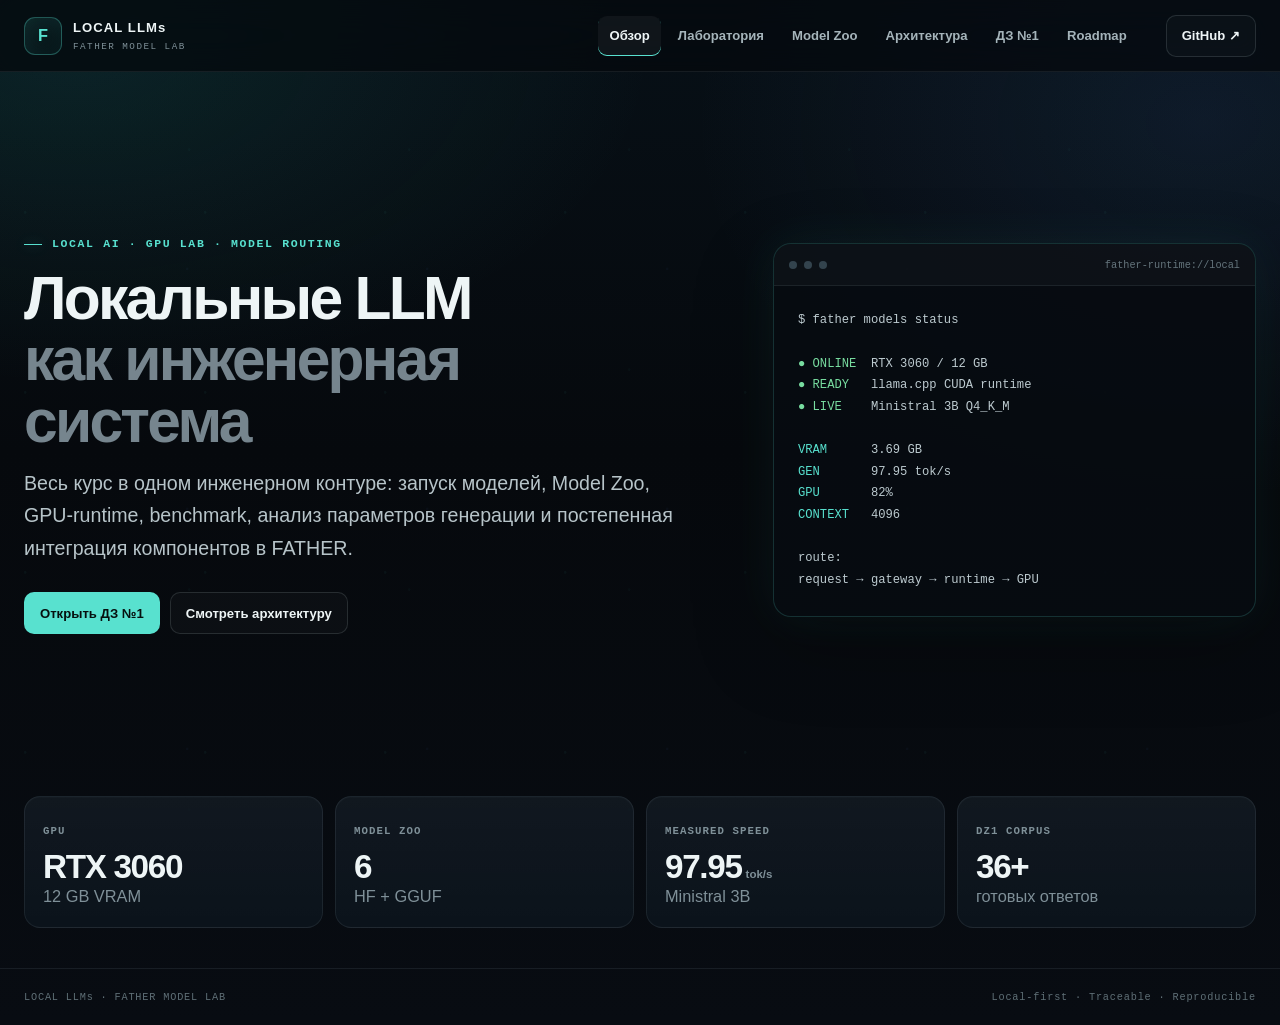
==== site/index.html @ 784f7190 "feat(site): add course portal overview" ====
<!doctype html>
<html lang="ru" data-page="home">
<head>
  <meta charset="utf-8">
  <meta name="viewport" content="width=device-width,initial-scale=1">
  <meta name="theme-color" content="#06090d">
  <meta name="description" content="Local LLMs · FATHER Model Lab">
  <title>Обзор · Local LLMs</title>
  <link rel="stylesheet" href="./assets/css/tokens.css">
  <link rel="stylesheet" href="./assets/css/base.css">
  <link rel="stylesheet" href="./assets/css/components.css">
  <link rel="stylesheet" href="./assets/css/pages.css">
</head>
<body>
<header class="site-header">
  <div class="shell header-inner">
    <a class="brand" href="./index.html" aria-label="Local LLMs home">
      <span class="brand-mark">F</span>
      <span>
        <strong>LOCAL LLMs</strong>
        <small>FATHER MODEL LAB</small>
      </span>
    </a>
    <nav class="nav" aria-label="Основная навигация">
      <a data-nav="home" href="./index.html">Обзор</a>
      <a data-nav="lab" href="./lab.html">Лаборатория</a>
      <a data-nav="models" href="./models.html">Model Zoo</a>
      <a data-nav="architecture" href="./architecture.html">Архитектура</a>
      <a data-nav="dz1" href="./dz1.html">ДЗ №1</a>
      <a data-nav="roadmap" href="./roadmap.html">Roadmap</a>
    </nav>
    <a class="button header-github" href="https://github.com/VictorKVS/Local-LLMs" target="_blank" rel="noreferrer">GitHub ↗</a>
  </div>
</header>
<main>
  <section class="shell hero">
    <div>
      <div class="eyebrow">Local AI · GPU Lab · Model Routing</div>
      <h1>Локальные LLM<br><span>как инженерная система</span></h1>
      <p class="lead">Весь курс в одном инженерном контуре: запуск моделей, Model Zoo, GPU-runtime, benchmark, анализ параметров генерации и постепенная интеграция компонентов в FATHER.</p>
      <div class="button-row" style="margin-top:28px">
        <a class="button button-primary" href="./dz1.html">Открыть ДЗ №1</a>
        <a class="button" href="./architecture.html">Смотреть архитектуру</a>
      </div>
    </div>

    <div class="hero-console" aria-label="Runtime telemetry preview">
      <div class="console-bar">
        <span class="console-dot"></span><span class="console-dot"></span><span class="console-dot"></span>
        <span class="console-title">father-runtime://local</span>
      </div>
      <pre>$ father models status

<span class="ok">● ONLINE</span>  RTX 3060 / 12 GB
<span class="ok">● READY</span>   llama.cpp CUDA runtime
<span class="ok">● LIVE</span>    Ministral 3B Q4_K_M

<span class="key">VRAM</span>      3.69 GB
<span class="key">GEN</span>       97.95 tok/s
<span class="key">GPU</span>       82%
<span class="key">CONTEXT</span>   4096

route:
request → gateway → runtime → GPU</pre>
    </div>
  </section>

  <section class="shell home-metrics" aria-label="Ключевые показатели">
    <article class="card"><span class="label">GPU</span><strong class="metric-value">RTX 3060</strong><span class="muted">12 GB VRAM</span></article>
    <article class="card"><span class="label">Model Zoo</span><strong class="metric-value">6</strong><span class="muted">HF + GGUF</span></article>
    <article class="card"><span class="label">Measured speed</span><strong class="metric-value">97.95<span class="metric-unit">tok/s</span></strong><span class="muted">Ministral 3B</span></article>
    <article class="card"><span class="label">DZ1 corpus</span><strong class="metric-value">36+</strong><span class="muted">готовых ответов</span></article>
  </section>
</main>
<footer class="site-footer">
  <div class="shell footer-inner">
    <span>LOCAL LLMs · FATHER MODEL LAB</span>
    <span>Local-first · Traceable · Reproducible</span>
  </div>
</footer>
<script src="./assets/js/app.js"></script>
</body>
</html>
---- site/assets/css/tokens.css ----
:root {
  color-scheme: dark;

  --bg-0: #06090d;
  --bg-1: #091018;
  --bg-2: #0d151e;
  --surface-1: rgba(13, 21, 30, 0.82);
  --surface-2: rgba(17, 27, 38, 0.88);
  --surface-3: rgba(24, 36, 49, 0.76);

  --text-1: #eef5f6;
  --text-2: #b7c4c9;
  --text-3: #7f9098;

  --mint: #58e1cf;
  --mint-strong: #31cdb8;
  --blue: #72a8ff;
  --green: #78dda0;
  --amber: #f1c66f;
  --red: #ff7e8f;

  --line-soft: rgba(219, 242, 245, 0.08);
  --line: rgba(219, 242, 245, 0.13);
  --line-mint: rgba(88, 225, 207, 0.32);

  --shadow-lg: 0 28px 80px rgba(0, 0, 0, 0.28);
  --shadow-mint: 0 0 50px rgba(88, 225, 207, 0.08);

  --radius-sm: 10px;
  --radius-md: 16px;
  --radius-lg: 24px;

  --space-1: 4px;
  --space-2: 8px;
  --space-3: 12px;
  --space-4: 16px;
  --space-5: 24px;
  --space-6: 32px;
  --space-7: 40px;
  --space-8: 48px;
  --space-9: 64px;
  --space-10: 80px;

  --container: 1240px;
  --header-h: 72px;

  --font-ui: Inter, ui-sans-serif, -apple-system, BlinkMacSystemFont, "Segoe UI", sans-serif;
  --font-mono: "Cascadia Code", "JetBrains Mono", "SFMono-Regular", Consolas, monospace;

  --step--1: clamp(0.76rem, 0.74rem + 0.08vw, 0.82rem);
  --step-0: clamp(0.94rem, 0.91rem + 0.14vw, 1.04rem);
  --step-1: clamp(1.08rem, 1.02rem + 0.26vw, 1.24rem);
  --step-2: clamp(1.28rem, 1.18rem + 0.46vw, 1.56rem);
  --step-3: clamp(1.62rem, 1.44rem + 0.82vw, 2.08rem);
  --step-4: clamp(2.08rem, 1.80rem + 1.25vw, 2.82rem);
  --step-5: clamp(2.70rem, 2.28rem + 1.88vw, 3.90rem);
}
---- site/assets/css/base.css ----
*,
*::before,
*::after { box-sizing: border-box; }

html {
  min-width: 320px;
  background: var(--bg-0);
  scroll-behavior: smooth;
}

body {
  margin: 0;
  min-height: 100vh;
  color: var(--text-1);
  font-family: var(--font-ui);
  font-size: var(--step-0);
  line-height: 1.62;
  text-rendering: optimizeLegibility;
  background:
    radial-gradient(900px 520px at 6% 5%, rgba(44, 181, 164, 0.12), transparent 64%),
    radial-gradient(760px 560px at 94% 12%, rgba(71, 118, 191, 0.12), transparent 67%),
    linear-gradient(180deg, #071017 0%, var(--bg-0) 44%, #080c12 100%);
  overflow-x: hidden;
}

body::before {
  content: "";
  position: fixed;
  inset: 0;
  pointer-events: none;
  opacity: 0.28;
  background-image:
    linear-gradient(rgba(255,255,255,0.018) 1px, transparent 1px),
    linear-gradient(90deg, rgba(255,255,255,0.018) 1px, transparent 1px);
  background-size: 40px 40px;
  mask-image: linear-gradient(to bottom, black, transparent 85%);
}

body::after {
  content: "";
  position: fixed;
  inset: 0;
  pointer-events: none;
  background:
    radial-gradient(circle at 14% 18%, rgba(88,225,207,0.10) 0 1px, transparent 1.8px),
    radial-gradient(circle at 78% 12%, rgba(114,168,255,0.08) 0 1px, transparent 1.8px),
    radial-gradient(circle at 86% 68%, rgba(88,225,207,0.07) 0 1px, transparent 1.8px);
  background-size: 180px 180px, 240px 240px, 220px 220px;
  opacity: .45;
}

a { color: inherit; text-decoration: none; }
button, input, textarea, select { font: inherit; }

img, svg { display: block; max-width: 100%; }

::selection {
  color: #06100f;
  background: var(--mint);
}

:focus-visible {
  outline: 2px solid var(--mint);
  outline-offset: 3px;
  border-radius: 6px;
}

.shell {
  width: min(var(--container), calc(100% - 48px));
  margin-inline: auto;
  position: relative;
  z-index: 1;
}

main {
  position: relative;
  z-index: 1;
}

.page {
  min-height: calc(100svh - var(--header-h) - 56px);
  padding-block: var(--space-8) var(--space-7);
}

.page-head {
  display: flex;
  align-items: end;
  justify-content: space-between;
  gap: var(--space-6);
  margin-bottom: var(--space-6);
}

.page-copy {
  max-width: 760px;
}

.eyebrow {
  display: inline-flex;
  align-items: center;
  gap: 10px;
  margin-bottom: 14px;
  color: var(--mint);
  font-family: var(--font-mono);
  font-size: 0.72rem;
  font-weight: 700;
  letter-spacing: 0.14em;
  text-transform: uppercase;
}

.eyebrow::before {
  content: "";
  width: 18px;
  height: 1px;
  background: var(--mint);
  box-shadow: 0 0 12px rgba(88,225,207,.45);
}

h1, h2, h3, p { margin-top: 0; }

h1 {
  margin-bottom: 14px;
  font-size: var(--step-5);
  line-height: 1.02;
  letter-spacing: -0.045em;
  font-weight: 760;
}

h2 {
  font-size: var(--step-3);
  line-height: 1.12;
  letter-spacing: -0.028em;
}

h3 {
  font-size: var(--step-1);
  line-height: 1.25;
}

.lead {
  max-width: 68ch;
  margin-bottom: 0;
  color: var(--text-2);
  font-size: var(--step-1);
  line-height: 1.65;
}

.muted { color: var(--text-3); }
.mono { font-family: var(--font-mono); }

@media (max-width: 760px) {
  .shell { width: min(100% - 28px, var(--container)); }
  .page { padding-block: var(--space-6); }
  .page-head { align-items: start; flex-direction: column; gap: var(--space-4); }
}

@media (prefers-reduced-motion: reduce) {
  *, *::before, *::after {
    scroll-behavior: auto !important;
    transition: none !important;
    animation: none !important;
  }
}
---- site/assets/css/components.css ----
.site-header {
  position: sticky;
  top: 0;
  z-index: 20;
  height: var(--header-h);
  border-bottom: 1px solid var(--line-soft);
  background: rgba(6, 9, 13, 0.78);
  backdrop-filter: blur(18px) saturate(130%);
}

.header-inner {
  height: 100%;
  display: flex;
  align-items: center;
  gap: 28px;
}

.brand {
  display: flex;
  align-items: center;
  gap: 11px;
  margin-right: auto;
  min-width: max-content;
}

.brand-mark {
  width: 38px;
  height: 38px;
  display: grid;
  place-items: center;
  border: 1px solid var(--line-mint);
  border-radius: 11px;
  color: var(--mint);
  background: linear-gradient(145deg, rgba(88,225,207,.10), rgba(88,225,207,.02));
  box-shadow: inset 0 0 20px rgba(88,225,207,.05);
  font-weight: 800;
}

.brand strong {
  display: block;
  font-size: .82rem;
  letter-spacing: .08em;
}

.brand small {
  display: block;
  margin-top: 1px;
  color: var(--text-3);
  font-family: var(--font-mono);
  font-size: .58rem;
  letter-spacing: .16em;
}

.nav {
  display: flex;
  align-items: center;
  gap: 6px;
}

.nav a {
  min-height: 40px;
  display: inline-flex;
  align-items: center;
  padding: 0 11px;
  border-radius: 9px;
  color: #a5b4ba;
  font-size: .82rem;
  font-weight: 600;
  transition: color .18s ease, background .18s ease;
}

.nav a:hover,
.nav a[aria-current="page"] {
  color: var(--text-1);
  background: rgba(255,255,255,.045);
}

.nav a[aria-current="page"] {
  box-shadow: inset 0 -1px 0 var(--mint);
}

.button {
  min-height: 42px;
  display: inline-flex;
  align-items: center;
  justify-content: center;
  gap: 8px;
  padding: 0 15px;
  border: 1px solid var(--line);
  border-radius: 10px;
  color: var(--text-1);
  background: rgba(255,255,255,.025);
  font-size: .82rem;
  font-weight: 700;
  transition: transform .16s ease, border-color .16s ease, background .16s ease;
}

.button:hover {
  transform: translateY(-1px);
  border-color: rgba(88,225,207,.28);
  background: rgba(88,225,207,.05);
}

.button-primary {
  border-color: transparent;
  color: #06100f;
  background: var(--mint);
}

.button-primary:hover {
  border-color: transparent;
  background: #6cebd9;
}

.button-row {
  display: flex;
  flex-wrap: wrap;
  gap: 10px;
}

.card {
  border: 1px solid var(--line-soft);
  border-radius: var(--radius-md);
  background:
    linear-gradient(180deg, rgba(255,255,255,.025), transparent),
    var(--surface-1);
  box-shadow: inset 0 1px 0 rgba(255,255,255,.015);
}

.card-accent {
  border-color: rgba(88,225,207,.22);
  background:
    linear-gradient(145deg, rgba(88,225,207,.065), rgba(13,21,30,.82) 46%),
    var(--surface-1);
}

.label {
  color: var(--text-3);
  font-family: var(--font-mono);
  font-size: .67rem;
  font-weight: 700;
  letter-spacing: .10em;
  text-transform: uppercase;
}

.badge {
  display: inline-flex;
  align-items: center;
  gap: 6px;
  min-height: 26px;
  padding: 0 9px;
  border: 1px solid var(--line);
  border-radius: 999px;
  color: var(--text-2);
  background: rgba(255,255,255,.02);
  font-family: var(--font-mono);
  font-size: .64rem;
  font-weight: 700;
}

.badge::before {
  content: "";
  width: 6px;
  height: 6px;
  border-radius: 50%;
  background: currentColor;
  box-shadow: 0 0 10px currentColor;
}

.badge-live { color: var(--green); }
.badge-ready { color: var(--amber); }
.badge-info { color: var(--blue); }
.badge-mint { color: var(--mint); }

.metric-value {
  display: block;
  margin-top: 8px;
  font-size: var(--step-3);
  line-height: 1;
  letter-spacing: -0.04em;
  font-weight: 760;
}

.metric-unit {
  margin-left: 4px;
  color: var(--text-3);
  font-size: .72rem;
  letter-spacing: 0;
}

.progress {
  height: 5px;
  margin-top: 16px;
  overflow: hidden;
  border-radius: 999px;
  background: #17232d;
}

.progress > i {
  display: block;
  height: 100%;
  border-radius: inherit;
  background: linear-gradient(90deg, var(--mint-strong), var(--mint));
}

.site-footer {
  min-height: 56px;
  border-top: 1px solid var(--line-soft);
  color: #5f6f76;
  font-family: var(--font-mono);
  font-size: .64rem;
  letter-spacing: .08em;
}

.footer-inner {
  min-height: 56px;
  display: flex;
  align-items: center;
  justify-content: space-between;
  gap: 20px;
}

@media (max-width: 980px) {
  .nav { display: none; }
}

@media (max-width: 620px) {
  .header-github { display: none; }
  .footer-inner { align-items: start; flex-direction: column; padding-block: 16px; }
}
---- site/assets/css/pages.css ----
/* HOME */
.hero {
  min-height: calc(100svh - var(--header-h) - 104px);
  display: grid;
  grid-template-columns: minmax(0, 1.04fr) minmax(380px, .76fr);
  align-items: center;
  gap: clamp(40px, 7vw, 88px);
  padding-block: 48px 56px;
}

.hero h1 { max-width: 760px; }
.hero h1 span { color: #76858e; }

.hero-console {
  overflow: hidden;
  border: 1px solid rgba(88,225,207,.18);
  border-radius: 18px;
  background: rgba(7, 12, 17, .90);
  box-shadow: var(--shadow-lg), var(--shadow-mint);
}

.console-bar {
  min-height: 42px;
  display: flex;
  align-items: center;
  gap: 7px;
  padding: 0 15px;
  border-bottom: 1px solid var(--line-soft);
  background: rgba(255,255,255,.025);
}

.console-dot {
  width: 8px;
  height: 8px;
  border-radius: 50%;
  background: #33434d;
}

.console-title {
  margin-left: auto;
  color: #65757d;
  font-family: var(--font-mono);
  font-size: .64rem;
}

.hero-console pre {
  min-height: 305px;
  margin: 0;
  padding: 24px;
  overflow: auto;
  color: #bdcbd0;
  font: 500 .76rem/1.78 var(--font-mono);
}

.hero-console .ok { color: var(--green); }
.hero-console .key { color: var(--mint); }

.home-metrics {
  display: grid;
  grid-template-columns: repeat(4, 1fr);
  gap: 12px;
  margin-bottom: 40px;
}

.home-metrics .card {
  min-height: 110px;
  padding: 18px;
}

/* LAB */
.lab-grid {
  display: grid;
  grid-template-columns: repeat(4, 1fr);
  gap: 14px;
}

.lab-card {
  min-height: 176px;
  padding: 20px;
}

.lab-card h3 {
  margin: 22px 0 4px;
  font-size: 1.18rem;
}

.lab-card p,
.lab-card small { color: var(--text-3); }

.pipeline-card {
  margin-top: 14px;
  padding: 20px;
}

.pipeline-row {
  display: grid;
  grid-template-columns: repeat(9, auto);
  align-items: center;
  justify-content: start;
  gap: 8px;
  margin-top: 18px;
}

.pipe-node {
  min-height: 38px;
  display: inline-flex;
  align-items: center;
  padding: 0 11px;
  border: 1px solid var(--line);
  border-radius: 9px;
  color: var(--text-2);
  background: rgba(255,255,255,.02);
  font-family: var(--font-mono);
  font-size: .68rem;
}

.pipe-arrow { color: #54656d; }

/* MODEL ZOO */
.model-grid {
  display: grid;
  grid-template-columns: repeat(3, 1fr);
  gap: 14px;
}

.model-card {
  min-height: 208px;
  padding: 20px;
}

.model-head {
  display: flex;
  align-items: center;
  justify-content: space-between;
  gap: 12px;
}

.model-class {
  color: var(--mint);
  font-family: var(--font-mono);
  font-size: .72rem;
  font-weight: 800;
}

.model-card h3 {
  margin: 24px 0 5px;
  font-size: 1.08rem;
}

.model-card > p {
  color: var(--text-3);
  font-size: .82rem;
}

.model-meta {
  margin: 18px 0 0;
}

.model-meta div {
  display: flex;
  justify-content: space-between;
  gap: 18px;
  padding: 7px 0;
  border-top: 1px solid rgba(255,255,255,.055);
}

.model-meta dt {
  color: var(--text-3);
  font-size: .72rem;
}

.model-meta dd {
  margin: 0;
  color: var(--text-2);
  font-size: .72rem;
  font-weight: 700;
}

/* ARCHITECTURE */
.arch-board {
  padding: 26px;
}

.arch-flow {
  display: grid;
  grid-template-columns: 1fr auto 1fr auto 1fr auto 1fr auto 1fr;
  align-items: center;
  gap: 8px;
}

.arch-node {
  min-height: 84px;
  display: grid;
  place-items: center;
  align-content: center;
  padding: 14px;
  border: 1px solid var(--line);
  border-radius: 12px;
  text-align: center;
  background: rgba(5, 10, 14, .72);
}

.arch-node strong {
  font-family: var(--font-mono);
  font-size: .69rem;
}

.arch-node small {
  margin-top: 4px;
  color: var(--text-3);
  font-size: .68rem;
}

.arch-node.accent {
  border-color: var(--line-mint);
  background: rgba(88,225,207,.045);
}

.arch-arrow {
  color: #56666d;
  font-family: var(--font-mono);
}

.arch-caps {
  display: grid;
  grid-template-columns: repeat(4, 1fr);
  gap: 12px;
  margin-top: 22px;
}

.arch-cap {
  min-height: 150px;
  padding: 18px;
}

.arch-cap .cap-no {
  color: var(--mint);
  font-family: var(--font-mono);
  font-size: .66rem;
  font-weight: 800;
}

.arch-cap h3 { margin: 20px 0 7px; }
.arch-cap p { margin-bottom: 0; color: var(--text-3); font-size: .78rem; }

/* DZ1 */
.experiment-grid {
  display: grid;
  grid-template-columns: repeat(3, 1fr);
  gap: 14px;
}

.experiment {
  min-height: 184px;
  padding: 20px;
}

.experiment .no {
  color: var(--mint);
  font-family: var(--font-mono);
  font-size: .68rem;
  font-weight: 800;
}

.experiment h3 { margin: 20px 0 8px; }
.experiment p { color: var(--text-3); font-size: .80rem; }

.chips {
  display: flex;
  flex-wrap: wrap;
  gap: 7px;
  margin-top: 16px;
}

.chip {
  display: inline-flex;
  min-height: 28px;
  align-items: center;
  padding: 0 9px;
  border: 1px solid var(--line);
  border-radius: 8px;
  color: var(--text-2);
  font-family: var(--font-mono);
  font-size: .66rem;
}

.question-grid {
  display: grid;
  grid-template-columns: 1fr 1fr;
  gap: 14px;
  margin-top: 14px;
}

.question {
  min-height: 120px;
  padding: 18px;
}

.question .label { color: var(--mint); }
.question p { margin: 12px 0 0; color: var(--text-2); font-size: .82rem; }

.result-strip {
  display: grid;
  grid-template-columns: repeat(5, 1fr);
  margin-top: 14px;
  overflow: hidden;
}

.result-strip > div {
  min-height: 80px;
  padding: 15px;
  border-right: 1px solid var(--line-soft);
}

.result-strip > div:last-child { border-right: 0; }
.result-strip strong { display: block; margin-top: 7px; font-size: .92rem; }

/* ROADMAP */
.timeline {
  display: grid;
  gap: 10px;
}

.timeline-item {
  min-height: 70px;
  display: grid;
  grid-template-columns: 42px 1fr auto;
  align-items: center;
  gap: 16px;
  padding: 12px 16px;
}

.timeline-item.active {
  border-color: var(--line-mint);
  background: linear-gradient(90deg, rgba(88,225,207,.055), rgba(13,21,30,.82) 45%);
}

.timeline-no {
  width: 34px;
  height: 34px;
  display: grid;
  place-items: center;
  border: 1px solid var(--line);
  border-radius: 9px;
  color: var(--text-3);
  font-family: var(--font-mono);
  font-size: .68rem;
}

.timeline-item.active .timeline-no {
  color: var(--mint);
  border-color: var(--line-mint);
}

.timeline-copy strong { display: block; font-size: .86rem; }
.timeline-copy small { color: var(--text-3); font-size: .74rem; }

.principle {
  margin-top: 16px;
  padding: 18px 20px;
  border-left: 2px solid var(--mint);
  border-radius: 0 12px 12px 0;
  background: rgba(88,225,207,.035);
}

.principle h3 { margin: 7px 0 5px; }
.principle p { margin-bottom: 0; color: var(--text-3); font-size: .8rem; }

/* SCREENSHOT MODE */
html.shot .site-header,
html.shot .site-footer {
  display: none;
}

html.shot .page {
  min-height: 100svh;
  display: flex;
  flex-direction: column;
  justify-content: center;
  padding-block: 32px;
}

html.shot .hero {
  min-height: 100svh;
}

@media (max-width: 980px) {
  .hero { grid-template-columns: 1fr; min-height: auto; }
  .home-metrics,
  .lab-grid,
  .arch-caps { grid-template-columns: repeat(2, 1fr); }
  .model-grid { grid-template-columns: repeat(2, 1fr); }
  .arch-flow { grid-template-columns: 1fr; }
  .arch-arrow { text-align: center; transform: rotate(90deg); }
}

@media (max-width: 720px) {
  .home-metrics,
  .lab-grid,
  .model-grid,
  .arch-caps,
  .experiment-grid,
  .question-grid,
  .result-strip {
    grid-template-columns: 1fr;
  }

  .pipeline-row {
    grid-template-columns: 1fr;
  }

  .pipe-arrow { text-align: center; transform: rotate(90deg); }

  .result-strip > div {
    border-right: 0;
    border-bottom: 1px solid var(--line-soft);
  }

  .result-strip > div:last-child { border-bottom: 0; }
}
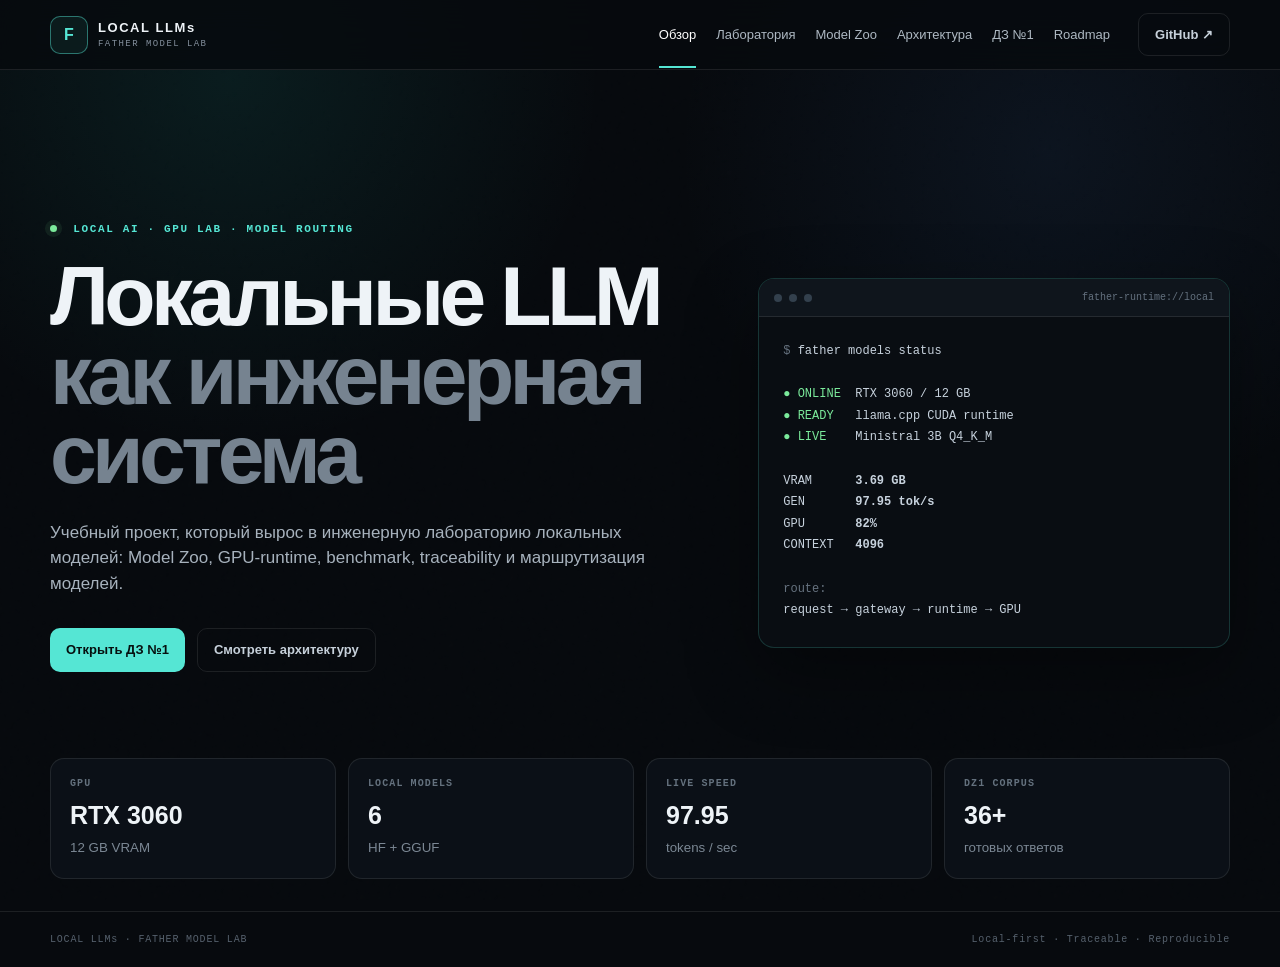
==== commit 16a65285: "backup: preserve local Local LLMs course before GitHub integration" ====
--- a/site/index.html
+++ b/site/index.html
@@ -1,83 +1,74 @@
 <!doctype html>
 <html lang="ru" data-page="home">
 <head>
-  <meta charset="utf-8">
-  <meta name="viewport" content="width=device-width,initial-scale=1">
-  <meta name="theme-color" content="#06090d">
-  <meta name="description" content="Local LLMs · FATHER Model Lab">
-  <title>Обзор · Local LLMs</title>
-  <link rel="stylesheet" href="./assets/css/tokens.css">
-  <link rel="stylesheet" href="./assets/css/base.css">
-  <link rel="stylesheet" href="./assets/css/components.css">
-  <link rel="stylesheet" href="./assets/css/pages.css">
+<meta charset="utf-8">
+<meta name="viewport" content="width=device-width,initial-scale=1">
+<meta name="description" content="Local LLMs / FATHER Model Lab">
+<title>Обзор · Local LLMs</title>
+<link rel="icon" href="./favicon.svg" type="image/svg+xml">
+<link rel="stylesheet" href="./styles.css">
 </head>
 <body>
-<header class="site-header">
-  <div class="shell header-inner">
-    <a class="brand" href="./index.html" aria-label="Local LLMs home">
-      <span class="brand-mark">F</span>
-      <span>
-        <strong>LOCAL LLMs</strong>
-        <small>FATHER MODEL LAB</small>
-      </span>
-    </a>
-    <nav class="nav" aria-label="Основная навигация">
-      <a data-nav="home" href="./index.html">Обзор</a>
-      <a data-nav="lab" href="./lab.html">Лаборатория</a>
-      <a data-nav="models" href="./models.html">Model Zoo</a>
-      <a data-nav="architecture" href="./architecture.html">Архитектура</a>
-      <a data-nav="dz1" href="./dz1.html">ДЗ №1</a>
-      <a data-nav="roadmap" href="./roadmap.html">Roadmap</a>
-    </nav>
-    <a class="button header-github" href="https://github.com/VictorKVS/Local-LLMs" target="_blank" rel="noreferrer">GitHub ↗</a>
+<div class="noise"></div>
+
+<header class="topbar">
+  <a class="brand" href="index.html">
+    <span class="brand-mark">F</span>
+    <span><strong>LOCAL LLMs</strong><small>FATHER MODEL LAB</small></span>
+  </a>
+  <nav class="nav">
+    <a data-page="home" href="index.html">Обзор</a>
+    <a data-page="lab" href="lab.html">Лаборатория</a>
+    <a data-page="models" href="models.html">Model Zoo</a>
+    <a data-page="architecture" href="architecture.html">Архитектура</a>
+    <a data-page="dz1" href="dz1.html">ДЗ №1</a>
+    <a data-page="roadmap" href="roadmap.html">Roadmap</a>
+  </nav>
+  <a class="ghost-btn" href="https://github.com/VictorKVS/Local-LLMs" target="_blank" rel="noreferrer">GitHub ↗</a>
+</header>
+
+<main>
+
+<section class="screen hero-screen">
+  <div class="hero-copy">
+    <div class="eyebrow"><span class="live-dot"></span> LOCAL AI · GPU LAB · MODEL ROUTING</div>
+    <h1>Локальные LLM<br><span>как инженерная система</span></h1>
+    <p class="lead">Учебный проект, который вырос в инженерную лабораторию локальных моделей: Model Zoo, GPU-runtime, benchmark, traceability и маршрутизация моделей.</p>
+    <div class="hero-actions">
+      <a class="primary-btn" href="dz1.html">Открыть ДЗ №1</a>
+      <a class="secondary-btn" href="architecture.html">Смотреть архитектуру</a>
+    </div>
   </div>
-</header>
-<main>
-  <section class="shell hero">
-    <div>
-      <div class="eyebrow">Local AI · GPU Lab · Model Routing</div>
-      <h1>Локальные LLM<br><span>как инженерная система</span></h1>
-      <p class="lead">Весь курс в одном инженерном контуре: запуск моделей, Model Zoo, GPU-runtime, benchmark, анализ параметров генерации и постепенная интеграция компонентов в FATHER.</p>
-      <div class="button-row" style="margin-top:28px">
-        <a class="button button-primary" href="./dz1.html">Открыть ДЗ №1</a>
-        <a class="button" href="./architecture.html">Смотреть архитектуру</a>
-      </div>
-    </div>
-
-    <div class="hero-console" aria-label="Runtime telemetry preview">
-      <div class="console-bar">
-        <span class="console-dot"></span><span class="console-dot"></span><span class="console-dot"></span>
-        <span class="console-title">father-runtime://local</span>
-      </div>
-      <pre>$ father models status
+  <div class="hero-console">
+    <div class="console-head"><span></span><span></span><span></span><code>father-runtime://local</code></div>
+    <pre><span class="muted">$</span> father models status
 
 <span class="ok">● ONLINE</span>  RTX 3060 / 12 GB
 <span class="ok">● READY</span>   llama.cpp CUDA runtime
 <span class="ok">● LIVE</span>    Ministral 3B Q4_K_M
 
-<span class="key">VRAM</span>      3.69 GB
-<span class="key">GEN</span>       97.95 tok/s
-<span class="key">GPU</span>       82%
-<span class="key">CONTEXT</span>   4096
+VRAM      <b>3.69 GB</b>
+GEN       <b>97.95 tok/s</b>
+GPU       <b>82%</b>
+CONTEXT   <b>4096</b>
 
-route:
+<span class="muted">route:</span>
 request → gateway → runtime → GPU</pre>
-    </div>
-  </section>
+  </div>
+</section>
 
-  <section class="shell home-metrics" aria-label="Ключевые показатели">
-    <article class="card"><span class="label">GPU</span><strong class="metric-value">RTX 3060</strong><span class="muted">12 GB VRAM</span></article>
-    <article class="card"><span class="label">Model Zoo</span><strong class="metric-value">6</strong><span class="muted">HF + GGUF</span></article>
-    <article class="card"><span class="label">Measured speed</span><strong class="metric-value">97.95<span class="metric-unit">tok/s</span></strong><span class="muted">Ministral 3B</span></article>
-    <article class="card"><span class="label">DZ1 corpus</span><strong class="metric-value">36+</strong><span class="muted">готовых ответов</span></article>
-  </section>
+<section class="overview-strip">
+  <article><span>GPU</span><strong>RTX 3060</strong><small>12 GB VRAM</small></article>
+  <article><span>LOCAL MODELS</span><strong>6</strong><small>HF + GGUF</small></article>
+  <article><span>LIVE SPEED</span><strong>97.95</strong><small>tokens / sec</small></article>
+  <article><span>DZ1 CORPUS</span><strong>36+</strong><small>готовых ответов</small></article>
+</section>
+
 </main>
-<footer class="site-footer">
-  <div class="shell footer-inner">
-    <span>LOCAL LLMs · FATHER MODEL LAB</span>
-    <span>Local-first · Traceable · Reproducible</span>
-  </div>
+<footer>
+  <span>LOCAL LLMs · FATHER MODEL LAB</span>
+  <span>Local-first · Traceable · Reproducible</span>
 </footer>
-<script src="./assets/js/app.js"></script>
+<script src="./app.js"></script>
 </body>
 </html>
--- a/site/styles.css
+++ b/site/styles.css
@@ -0,0 +1,40 @@
+
+:root{
+  --bg:#070a0e;--panel:#0d1218;--panel2:#111821;--line:rgba(255,255,255,.09);
+  --text:#eef3f7;--muted:#84909d;--cyan:#55e6d4;--cyan2:#22b9aa;--blue:#69a7ff;
+  --amber:#f5c45b;--green:#7bea9b;--shadow:0 24px 70px rgba(0,0,0,.35)
+}
+*{box-sizing:border-box}html{scroll-behavior:smooth}body{margin:0;color:var(--text);background:
+radial-gradient(circle at 18% 8%,rgba(36,192,177,.10),transparent 27%),
+radial-gradient(circle at 82% 16%,rgba(60,111,183,.10),transparent 28%),var(--bg);
+font-family:Inter,Segoe UI,Arial,sans-serif;line-height:1.5;min-height:100vh}
+a{color:inherit;text-decoration:none}.noise{position:fixed;inset:0;pointer-events:none;opacity:.12;z-index:0;
+background-image:url("data:image/svg+xml,%3Csvg viewBox='0 0 180 180' xmlns='http://www.w3.org/2000/svg'%3E%3Cfilter id='n'%3E%3CfeTurbulence type='fractalNoise' baseFrequency='.9' numOctaves='3' stitchTiles='stitch'/%3E%3C/filter%3E%3Crect width='100%25' height='100%25' filter='url(%23n)' opacity='.08'/%3E%3C/svg%3E")}
+.topbar,main,footer{position:relative;z-index:1}.topbar{height:70px;display:flex;align-items:center;gap:28px;padding:0 max(24px,calc((100vw - 1180px)/2));
+background:rgba(7,10,14,.82);backdrop-filter:blur(18px);border-bottom:1px solid var(--line);position:sticky;top:0;z-index:30}
+.brand{display:flex;align-items:center;gap:10px;margin-right:auto}.brand-mark{width:38px;height:38px;border:1px solid rgba(85,230,212,.45);
+border-radius:10px;display:grid;place-items:center;font-weight:800;color:var(--cyan);background:rgba(85,230,212,.07)}
+.brand strong{display:block;font-size:13px;letter-spacing:.12em}.brand small{display:block;color:var(--muted);font:500 9px/1.4 Consolas,monospace;letter-spacing:.16em}
+.nav{display:flex;gap:20px;font-size:13px;color:#aeb9c3}.nav a{padding:24px 0;position:relative}.nav a:hover,.nav a.active{color:white}.nav a.active:after{content:"";position:absolute;left:0;right:0;bottom:0;height:2px;background:var(--cyan)}
+.ghost-btn,.primary-btn,.secondary-btn{display:inline-flex;align-items:center;justify-content:center;border-radius:10px;padding:11px 16px;font-weight:600;font-size:13px;transition:.2s}
+.ghost-btn,.secondary-btn{border:1px solid var(--line);color:#c6d0da}.primary-btn{background:var(--cyan);color:#06100f}.screen{width:min(1180px,calc(100% - 42px));margin:0 auto;min-height:calc(100vh - 126px);padding:54px 0 42px}
+.hero-screen{display:grid;grid-template-columns:1.15fr .85fr;align-items:center;gap:70px}.hero-copy{padding-bottom:30px}
+.eyebrow,.kicker{font:600 11px/1 Consolas,monospace;letter-spacing:.15em;color:var(--cyan);text-transform:uppercase}.live-dot{display:inline-block;width:7px;height:7px;border-radius:50%;background:var(--green);box-shadow:0 0 0 5px rgba(123,234,155,.08);margin-right:8px}
+h1{font-size:clamp(52px,6.6vw,84px);line-height:.94;letter-spacing:-.055em;margin:22px 0 26px}.hero-copy h1 span{color:#768390}.lead{font-size:17px;color:#a7b2bd;max-width:670px}.hero-actions{display:flex;gap:12px;margin-top:32px}
+.hero-console{background:#090d12;border:1px solid rgba(85,230,212,.18);border-radius:16px;box-shadow:var(--shadow);overflow:hidden}.console-head{display:flex;gap:7px;padding:13px 15px;background:#0f151c;border-bottom:1px solid var(--line);align-items:center}.console-head span{width:8px;height:8px;border-radius:50%;background:#33404d}.console-head code{margin-left:auto;color:#64717f;font:10px Consolas,monospace}pre{margin:0;padding:24px;min-height:330px;color:#c7d2dd;font:12px/1.8 Consolas,monospace;overflow:auto}pre .ok,.positive{color:var(--green)}pre .muted{color:#66727f}
+.overview-strip{width:min(1180px,calc(100% - 42px));margin:-86px auto 32px;display:grid;grid-template-columns:repeat(4,1fr);gap:12px;position:relative;z-index:2}.overview-strip article{border:1px solid var(--line);background:rgba(13,18,24,.92);border-radius:14px;padding:19px}.overview-strip span,.lab-label{display:block;color:#64717e;font:600 10px Consolas,monospace;letter-spacing:.11em}.overview-strip strong{display:block;font-size:25px;margin-top:8px}.overview-strip small{color:#7b8794}
+.page-head{display:flex;align-items:flex-end;justify-content:space-between;gap:30px;margin-bottom:34px}.page-title{font-size:52px;margin:10px 0 8px;letter-spacing:-.045em}.page-head p{color:#8c98a4;margin:0;max-width:700px}.status-pill{border:1px solid var(--line);background:#0b1117;border-radius:99px;padding:8px 12px;color:#9ca8b4;font:11px Consolas,monospace;white-space:nowrap}.status-pill.done{color:var(--green);border-color:rgba(123,234,155,.18)}
+.lab-grid{display:grid;grid-template-columns:repeat(4,1fr);gap:13px}.lab-card,.experiment-card,.model-card,.arch-grid article,.questions article{border:1px solid var(--line);background:linear-gradient(180deg,rgba(255,255,255,.025),rgba(255,255,255,.008));border-radius:14px}.lab-card{padding:22px;min-height:185px}.lab-card.accent{border-color:rgba(85,230,212,.28);background:linear-gradient(145deg,rgba(85,230,212,.07),rgba(255,255,255,.012))}.lab-card h3{font-size:22px;margin:22px 0 5px}.lab-card p,.lab-card small{color:#788592;font-size:12px}.big-number{font-size:39px;font-weight:700;margin:18px 0 7px;letter-spacing:-.04em}.big-number span{font-size:12px;color:#697582;margin-left:5px}.bar{height:5px;background:#18212b;border-radius:10px;overflow:hidden;margin:12px 0}.bar i{display:block;height:100%;background:linear-gradient(90deg,var(--cyan2),var(--cyan))}
+.telemetry-wide{margin-top:18px;border:1px solid var(--line);border-radius:16px;background:#0a0f14;padding:22px;display:flex;align-items:center;justify-content:space-between;gap:30px}.telemetry-wide h3{margin:7px 0 5px}.telemetry-wide p{margin:0;color:#74808d;font-size:13px}.mini-flow{display:flex;align-items:center;gap:9px;flex-wrap:wrap}.mini-flow span{border:1px solid var(--line);border-radius:8px;padding:7px 9px;font:10px Consolas,monospace;color:#acb7c2}.mini-flow b{color:#52606d}
+.model-cards{display:grid;grid-template-columns:repeat(3,1fr);gap:14px}.model-card{padding:20px;min-height:205px}.model-card.live{border-color:rgba(85,230,212,.30);background:linear-gradient(145deg,rgba(85,230,212,.06),rgba(255,255,255,.01))}.model-top{display:flex;justify-content:space-between;align-items:center}.model-size{font:700 11px Consolas,monospace;color:var(--cyan)}.badge{padding:5px 8px;border-radius:7px;font:10px Consolas,monospace;border:1px solid var(--line)}.badge.live{color:var(--green);border-color:rgba(123,234,155,.22)}.badge.done{color:var(--blue);border-color:rgba(105,167,255,.22)}.badge.ready{color:var(--amber);border-color:rgba(245,196,91,.22)}.model-card h3{font-size:18px;margin:25px 0 4px}.model-card>p{color:#74808c;font-size:12px}.model-card dl{margin:20px 0 0}.model-card dl div{display:flex;justify-content:space-between;padding:7px 0;border-top:1px solid rgba(255,255,255,.055)}dt{color:#66717d;font-size:11px}dd{margin:0;color:#bec7d0;font-size:11px;font-weight:600}
+.architecture-board{border:1px solid var(--line);background:linear-gradient(145deg,rgba(18,26,35,.88),rgba(8,12,17,.84));border-radius:20px;padding:30px}.flow{display:grid;grid-template-columns:1fr auto 1fr auto 1fr auto 1fr auto 1fr;gap:9px;align-items:center}.node{background:#0a0f14;border:1px solid var(--line);padding:19px 14px;border-radius:12px;text-align:center}.node b{display:block;font:600 11px Consolas,monospace}.node small{color:#6f7b88;font-size:10px}.node.hot{border-color:rgba(85,230,212,.35)}.node.gpu{background:rgba(85,230,212,.07);border-color:rgba(85,230,212,.4)}.arrow{color:#52606d}.arch-grid{display:grid;grid-template-columns:repeat(4,1fr);gap:12px;margin-top:28px}.arch-grid article{padding:19px}.arch-grid article>span{color:var(--cyan);font:600 10px Consolas,monospace}.arch-grid h3{font-size:16px;margin:22px 0 8px}.arch-grid p{color:#778491;font-size:12px;margin:0}
+.experiment-layout{display:grid;grid-template-columns:repeat(3,1fr);gap:14px}.experiment-card{padding:23px}.exp-num{font:600 11px Consolas,monospace;color:var(--cyan)}.experiment-card h3{font-size:22px;margin:23px 0 8px}.experiment-card p{color:#7b8794;font-size:13px;min-height:45px}code{font-family:Consolas,monospace;color:#a5b2bf}.chips{display:flex;gap:7px;margin-top:18px}.chips span{border:1px solid var(--line);border-radius:8px;padding:6px 9px;font:10px Consolas,monospace;color:#aab5c0}.questions{display:grid;grid-template-columns:1fr 1fr;gap:14px;margin-top:14px}.questions article{padding:19px}.questions span{color:var(--cyan);font:600 10px Consolas,monospace}.questions p{color:#b6c0ca;font-size:13px;margin-bottom:0}.result-strip{display:grid;grid-template-columns:repeat(5,1fr);gap:10px;margin-top:14px;border:1px solid var(--line);background:#0a0f14;border-radius:14px;padding:16px}.result-strip div{padding:0 12px;border-right:1px solid var(--line)}.result-strip div:last-child{border-right:0}.result-strip span{display:block;color:#65717d;font:10px Consolas,monospace}.result-strip b{display:block;margin-top:7px;font-size:14px}
+.timeline{display:grid;gap:10px}.timeline article{display:flex;align-items:center;gap:18px;padding:18px;border:1px solid var(--line);border-radius:12px;background:#0a0f14}.timeline article.active{border-color:rgba(85,230,212,.32);background:rgba(85,230,212,.035)}.timeline article>span{width:33px;height:33px;border-radius:9px;border:1px solid var(--line);display:grid;place-items:center;color:#6f7c88;font:10px Consolas,monospace}.timeline article.active>span{color:var(--cyan);border-color:rgba(85,230,212,.3)}.timeline b{display:block;font-size:14px}.timeline small{color:#74808c}.timeline em{margin-left:auto;color:#66727f;font:normal 10px Consolas,monospace}.timeline .active em{color:var(--green)}.roadmap-note{margin-top:18px;padding:20px 22px;border-left:2px solid var(--cyan);background:rgba(85,230,212,.035);border-radius:0 12px 12px 0}.roadmap-note h3{margin:8px 0 5px}.roadmap-note p{margin:0;color:#7b8794;font-size:13px}
+footer{height:56px;border-top:1px solid var(--line);padding:0 max(24px,calc((100vw - 1180px)/2));display:flex;align-items:center;justify-content:space-between;color:#56616d;font:10px Consolas,monospace;letter-spacing:.08em}
+@media(max-width:980px){.nav{display:none}.hero-screen{grid-template-columns:1fr}.overview-strip{margin:0 auto 30px}.lab-grid,.arch-grid{grid-template-columns:1fr 1fr}.model-cards{grid-template-columns:1fr 1fr}.flow{grid-template-columns:1fr}.arrow{transform:rotate(90deg);text-align:center}}
+@media(max-width:680px){.screen{width:min(100% - 24px,1180px);padding-top:34px}.page-head{flex-direction:column;align-items:flex-start}.page-title{font-size:42px}.overview-strip,.lab-grid,.arch-grid,.model-cards,.experiment-layout,.questions,.result-strip{grid-template-columns:1fr}.overview-strip{width:min(100% - 24px,1180px)}.telemetry-wide{flex-direction:column;align-items:flex-start}.ghost-btn{display:none}.result-strip div{border-right:0;border-bottom:1px solid var(--line);padding:8px 0}.result-strip div:last-child{border-bottom:0}footer{height:auto;padding:18px 20px;gap:8px;flex-direction:column;align-items:flex-start}}
+@media print{
+  .topbar,.ghost-btn,footer{display:none!important}
+  body{background:#070a0e!important;-webkit-print-color-adjust:exact;print-color-adjust:exact}
+  .screen{min-height:auto;width:100%;padding:24px}
+}
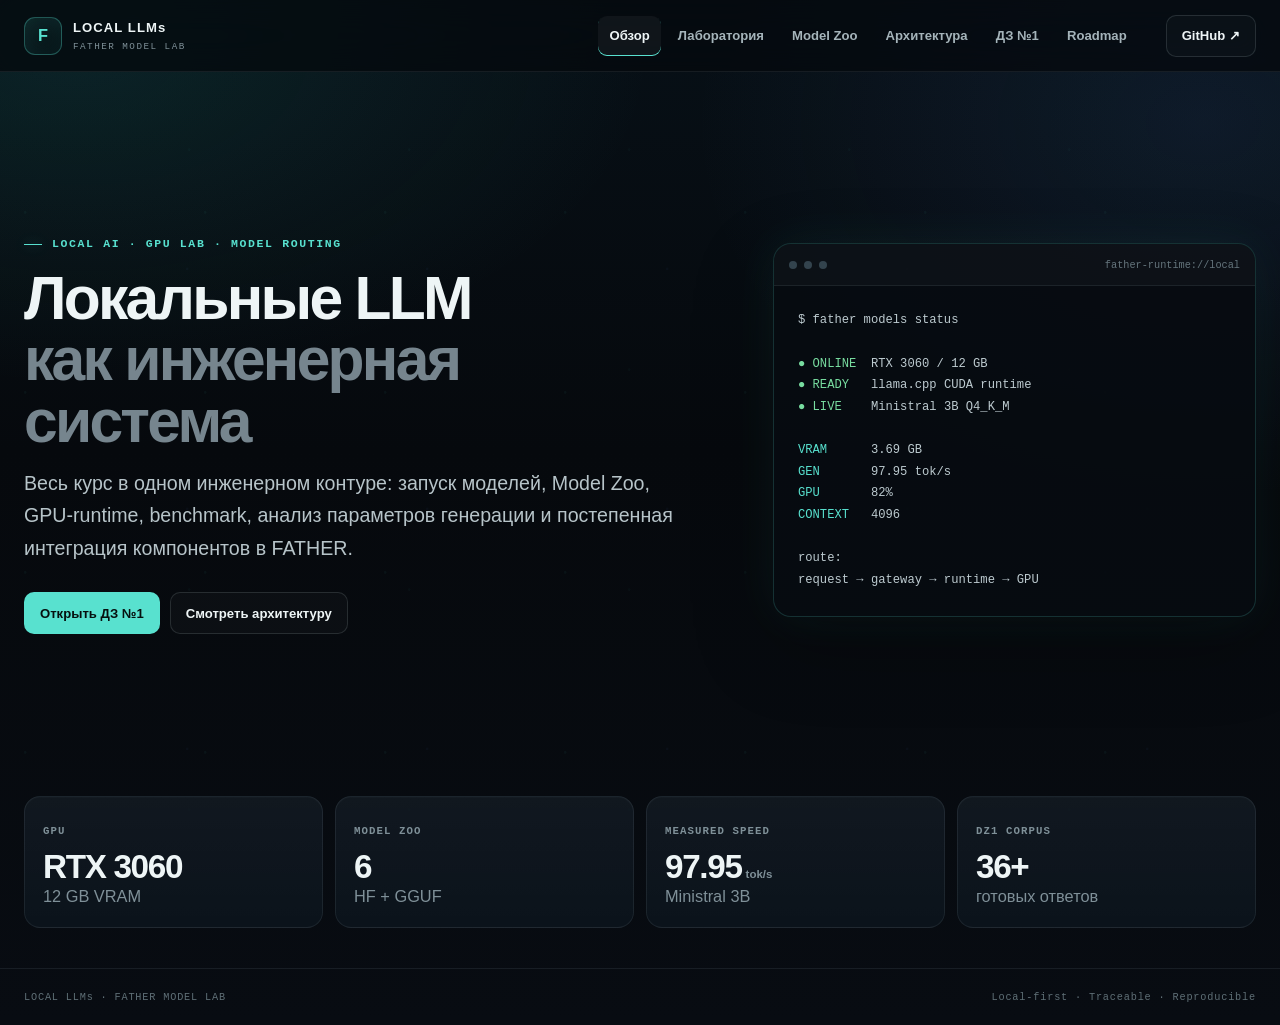
==== commit a8a04a7d: "feat(site): add browser favicon to index.html" ====
--- a/site/index.html
+++ b/site/index.html
@@ -1,74 +1,85 @@
 <!doctype html>
 <html lang="ru" data-page="home">
 <head>
-<meta charset="utf-8">
-<meta name="viewport" content="width=device-width,initial-scale=1">
-<meta name="description" content="Local LLMs / FATHER Model Lab">
-<title>Обзор · Local LLMs</title>
-<link rel="icon" href="./favicon.svg" type="image/svg+xml">
-<link rel="stylesheet" href="./styles.css">
+  <meta charset="utf-8">
+  <meta name="viewport" content="width=device-width,initial-scale=1">
+  <meta name="theme-color" content="#06090d">
+  <meta name="description" content="Local LLMs · FATHER Model Lab">
+  <link rel="icon" href="./favicon.svg" type="image/svg+xml">
+  <link rel="shortcut icon" href="./favicon.svg" type="image/svg+xml">
+  <title>Обзор · Local LLMs</title>
+  <link rel="stylesheet" href="./assets/css/tokens.css">
+  <link rel="stylesheet" href="./assets/css/base.css">
+  <link rel="stylesheet" href="./assets/css/components.css">
+  <link rel="stylesheet" href="./assets/css/pages.css">
 </head>
 <body>
-<div class="noise"></div>
+<header class="site-header">
+  <div class="shell header-inner">
+    <a class="brand" href="./index.html" aria-label="Local LLMs home">
+      <span class="brand-mark">F</span>
+      <span>
+        <strong>LOCAL LLMs</strong>
+        <small>FATHER MODEL LAB</small>
+      </span>
+    </a>
+    <nav class="nav" aria-label="Основная навигация">
+      <a data-nav="home" href="./index.html">Обзор</a>
+      <a data-nav="lab" href="./lab.html">Лаборатория</a>
+      <a data-nav="models" href="./models.html">Model Zoo</a>
+      <a data-nav="architecture" href="./architecture.html">Архитектура</a>
+      <a data-nav="dz1" href="./dz1.html">ДЗ №1</a>
+      <a data-nav="roadmap" href="./roadmap.html">Roadmap</a>
+    </nav>
+    <a class="button header-github" href="https://github.com/VictorKVS/Local-LLMs" target="_blank" rel="noreferrer">GitHub ↗</a>
+  </div>
+</header>
+<main>
+  <section class="shell hero">
+    <div>
+      <div class="eyebrow">Local AI · GPU Lab · Model Routing</div>
+      <h1>Локальные LLM<br><span>как инженерная система</span></h1>
+      <p class="lead">Весь курс в одном инженерном контуре: запуск моделей, Model Zoo, GPU-runtime, benchmark, анализ параметров генерации и постепенная интеграция компонентов в FATHER.</p>
+      <div class="button-row" style="margin-top:28px">
+        <a class="button button-primary" href="./dz1.html">Открыть ДЗ №1</a>
+        <a class="button" href="./architecture.html">Смотреть архитектуру</a>
+      </div>
+    </div>
 
-<header class="topbar">
-  <a class="brand" href="index.html">
-    <span class="brand-mark">F</span>
-    <span><strong>LOCAL LLMs</strong><small>FATHER MODEL LAB</small></span>
-  </a>
-  <nav class="nav">
-    <a data-page="home" href="index.html">Обзор</a>
-    <a data-page="lab" href="lab.html">Лаборатория</a>
-    <a data-page="models" href="models.html">Model Zoo</a>
-    <a data-page="architecture" href="architecture.html">Архитектура</a>
-    <a data-page="dz1" href="dz1.html">ДЗ №1</a>
-    <a data-page="roadmap" href="roadmap.html">Roadmap</a>
-  </nav>
-  <a class="ghost-btn" href="https://github.com/VictorKVS/Local-LLMs" target="_blank" rel="noreferrer">GitHub ↗</a>
-</header>
-
-<main>
-
-<section class="screen hero-screen">
-  <div class="hero-copy">
-    <div class="eyebrow"><span class="live-dot"></span> LOCAL AI · GPU LAB · MODEL ROUTING</div>
-    <h1>Локальные LLM<br><span>как инженерная система</span></h1>
-    <p class="lead">Учебный проект, который вырос в инженерную лабораторию локальных моделей: Model Zoo, GPU-runtime, benchmark, traceability и маршрутизация моделей.</p>
-    <div class="hero-actions">
-      <a class="primary-btn" href="dz1.html">Открыть ДЗ №1</a>
-      <a class="secondary-btn" href="architecture.html">Смотреть архитектуру</a>
-    </div>
-  </div>
-  <div class="hero-console">
-    <div class="console-head"><span></span><span></span><span></span><code>father-runtime://local</code></div>
-    <pre><span class="muted">$</span> father models status
+    <div class="hero-console" aria-label="Runtime telemetry preview">
+      <div class="console-bar">
+        <span class="console-dot"></span><span class="console-dot"></span><span class="console-dot"></span>
+        <span class="console-title">father-runtime://local</span>
+      </div>
+      <pre>$ father models status
 
 <span class="ok">● ONLINE</span>  RTX 3060 / 12 GB
 <span class="ok">● READY</span>   llama.cpp CUDA runtime
 <span class="ok">● LIVE</span>    Ministral 3B Q4_K_M
 
-VRAM      <b>3.69 GB</b>
-GEN       <b>97.95 tok/s</b>
-GPU       <b>82%</b>
-CONTEXT   <b>4096</b>
+<span class="key">VRAM</span>      3.69 GB
+<span class="key">GEN</span>       97.95 tok/s
+<span class="key">GPU</span>       82%
+<span class="key">CONTEXT</span>   4096
 
-<span class="muted">route:</span>
+route:
 request → gateway → runtime → GPU</pre>
+    </div>
+  </section>
+
+  <section class="shell home-metrics" aria-label="Ключевые показатели">
+    <article class="card"><span class="label">GPU</span><strong class="metric-value">RTX 3060</strong><span class="muted">12 GB VRAM</span></article>
+    <article class="card"><span class="label">Model Zoo</span><strong class="metric-value">6</strong><span class="muted">HF + GGUF</span></article>
+    <article class="card"><span class="label">Measured speed</span><strong class="metric-value">97.95<span class="metric-unit">tok/s</span></strong><span class="muted">Ministral 3B</span></article>
+    <article class="card"><span class="label">DZ1 corpus</span><strong class="metric-value">36+</strong><span class="muted">готовых ответов</span></article>
+  </section>
+</main>
+<footer class="site-footer">
+  <div class="shell footer-inner">
+    <span>LOCAL LLMs · FATHER MODEL LAB</span>
+    <span>Local-first · Traceable · Reproducible</span>
   </div>
-</section>
-
-<section class="overview-strip">
-  <article><span>GPU</span><strong>RTX 3060</strong><small>12 GB VRAM</small></article>
-  <article><span>LOCAL MODELS</span><strong>6</strong><small>HF + GGUF</small></article>
-  <article><span>LIVE SPEED</span><strong>97.95</strong><small>tokens / sec</small></article>
-  <article><span>DZ1 CORPUS</span><strong>36+</strong><small>готовых ответов</small></article>
-</section>
-
-</main>
-<footer>
-  <span>LOCAL LLMs · FATHER MODEL LAB</span>
-  <span>Local-first · Traceable · Reproducible</span>
 </footer>
-<script src="./app.js"></script>
+<script src="./assets/js/app.js"></script>
 </body>
 </html>
--- a/site/assets/css/tokens.css
+++ b/site/assets/css/tokens.css
@@ -0,0 +1,57 @@
+:root {
+  color-scheme: dark;
+
+  --bg-0: #06090d;
+  --bg-1: #091018;
+  --bg-2: #0d151e;
+  --surface-1: rgba(13, 21, 30, 0.82);
+  --surface-2: rgba(17, 27, 38, 0.88);
+  --surface-3: rgba(24, 36, 49, 0.76);
+
+  --text-1: #eef5f6;
+  --text-2: #b7c4c9;
+  --text-3: #7f9098;
+
+  --mint: #58e1cf;
+  --mint-strong: #31cdb8;
+  --blue: #72a8ff;
+  --green: #78dda0;
+  --amber: #f1c66f;
+  --red: #ff7e8f;
+
+  --line-soft: rgba(219, 242, 245, 0.08);
+  --line: rgba(219, 242, 245, 0.13);
+  --line-mint: rgba(88, 225, 207, 0.32);
+
+  --shadow-lg: 0 28px 80px rgba(0, 0, 0, 0.28);
+  --shadow-mint: 0 0 50px rgba(88, 225, 207, 0.08);
+
+  --radius-sm: 10px;
+  --radius-md: 16px;
+  --radius-lg: 24px;
+
+  --space-1: 4px;
+  --space-2: 8px;
+  --space-3: 12px;
+  --space-4: 16px;
+  --space-5: 24px;
+  --space-6: 32px;
+  --space-7: 40px;
+  --space-8: 48px;
+  --space-9: 64px;
+  --space-10: 80px;
+
+  --container: 1240px;
+  --header-h: 72px;
+
+  --font-ui: Inter, ui-sans-serif, -apple-system, BlinkMacSystemFont, "Segoe UI", sans-serif;
+  --font-mono: "Cascadia Code", "JetBrains Mono", "SFMono-Regular", Consolas, monospace;
+
+  --step--1: clamp(0.76rem, 0.74rem + 0.08vw, 0.82rem);
+  --step-0: clamp(0.94rem, 0.91rem + 0.14vw, 1.04rem);
+  --step-1: clamp(1.08rem, 1.02rem + 0.26vw, 1.24rem);
+  --step-2: clamp(1.28rem, 1.18rem + 0.46vw, 1.56rem);
+  --step-3: clamp(1.62rem, 1.44rem + 0.82vw, 2.08rem);
+  --step-4: clamp(2.08rem, 1.80rem + 1.25vw, 2.82rem);
+  --step-5: clamp(2.70rem, 2.28rem + 1.88vw, 3.90rem);
+}
--- a/site/assets/css/base.css
+++ b/site/assets/css/base.css
@@ -0,0 +1,162 @@
+*,
+*::before,
+*::after { box-sizing: border-box; }
+
+html {
+  min-width: 320px;
+  background: var(--bg-0);
+  scroll-behavior: smooth;
+}
+
+body {
+  margin: 0;
+  min-height: 100vh;
+  color: var(--text-1);
+  font-family: var(--font-ui);
+  font-size: var(--step-0);
+  line-height: 1.62;
+  text-rendering: optimizeLegibility;
+  background:
+    radial-gradient(900px 520px at 6% 5%, rgba(44, 181, 164, 0.12), transparent 64%),
+    radial-gradient(760px 560px at 94% 12%, rgba(71, 118, 191, 0.12), transparent 67%),
+    linear-gradient(180deg, #071017 0%, var(--bg-0) 44%, #080c12 100%);
+  overflow-x: hidden;
+}
+
+body::before {
+  content: "";
+  position: fixed;
+  inset: 0;
+  pointer-events: none;
+  opacity: 0.28;
+  background-image:
+    linear-gradient(rgba(255,255,255,0.018) 1px, transparent 1px),
+    linear-gradient(90deg, rgba(255,255,255,0.018) 1px, transparent 1px);
+  background-size: 40px 40px;
+  mask-image: linear-gradient(to bottom, black, transparent 85%);
+}
+
+body::after {
+  content: "";
+  position: fixed;
+  inset: 0;
+  pointer-events: none;
+  background:
+    radial-gradient(circle at 14% 18%, rgba(88,225,207,0.10) 0 1px, transparent 1.8px),
+    radial-gradient(circle at 78% 12%, rgba(114,168,255,0.08) 0 1px, transparent 1.8px),
+    radial-gradient(circle at 86% 68%, rgba(88,225,207,0.07) 0 1px, transparent 1.8px);
+  background-size: 180px 180px, 240px 240px, 220px 220px;
+  opacity: .45;
+}
+
+a { color: inherit; text-decoration: none; }
+button, input, textarea, select { font: inherit; }
+
+img, svg { display: block; max-width: 100%; }
+
+::selection {
+  color: #06100f;
+  background: var(--mint);
+}
+
+:focus-visible {
+  outline: 2px solid var(--mint);
+  outline-offset: 3px;
+  border-radius: 6px;
+}
+
+.shell {
+  width: min(var(--container), calc(100% - 48px));
+  margin-inline: auto;
+  position: relative;
+  z-index: 1;
+}
+
+main {
+  position: relative;
+  z-index: 1;
+}
+
+.page {
+  min-height: calc(100svh - var(--header-h) - 56px);
+  padding-block: var(--space-8) var(--space-7);
+}
+
+.page-head {
+  display: flex;
+  align-items: end;
+  justify-content: space-between;
+  gap: var(--space-6);
+  margin-bottom: var(--space-6);
+}
+
+.page-copy {
+  max-width: 760px;
+}
+
+.eyebrow {
+  display: inline-flex;
+  align-items: center;
+  gap: 10px;
+  margin-bottom: 14px;
+  color: var(--mint);
+  font-family: var(--font-mono);
+  font-size: 0.72rem;
+  font-weight: 700;
+  letter-spacing: 0.14em;
+  text-transform: uppercase;
+}
+
+.eyebrow::before {
+  content: "";
+  width: 18px;
+  height: 1px;
+  background: var(--mint);
+  box-shadow: 0 0 12px rgba(88,225,207,.45);
+}
+
+h1, h2, h3, p { margin-top: 0; }
+
+h1 {
+  margin-bottom: 14px;
+  font-size: var(--step-5);
+  line-height: 1.02;
+  letter-spacing: -0.045em;
+  font-weight: 760;
+}
+
+h2 {
+  font-size: var(--step-3);
+  line-height: 1.12;
+  letter-spacing: -0.028em;
+}
+
+h3 {
+  font-size: var(--step-1);
+  line-height: 1.25;
+}
+
+.lead {
+  max-width: 68ch;
+  margin-bottom: 0;
+  color: var(--text-2);
+  font-size: var(--step-1);
+  line-height: 1.65;
+}
+
+.muted { color: var(--text-3); }
+.mono { font-family: var(--font-mono); }
+
+@media (max-width: 760px) {
+  .shell { width: min(100% - 28px, var(--container)); }
+  .page { padding-block: var(--space-6); }
+  .page-head { align-items: start; flex-direction: column; gap: var(--space-4); }
+}
+
+@media (prefers-reduced-motion: reduce) {
+  *, *::before, *::after {
+    scroll-behavior: auto !important;
+    transition: none !important;
+    animation: none !important;
+  }
+}
--- a/site/assets/css/components.css
+++ b/site/assets/css/components.css
@@ -0,0 +1,230 @@
+.site-header {
+  position: sticky;
+  top: 0;
+  z-index: 20;
+  height: var(--header-h);
+  border-bottom: 1px solid var(--line-soft);
+  background: rgba(6, 9, 13, 0.78);
+  backdrop-filter: blur(18px) saturate(130%);
+}
+
+.header-inner {
+  height: 100%;
+  display: flex;
+  align-items: center;
+  gap: 28px;
+}
+
+.brand {
+  display: flex;
+  align-items: center;
+  gap: 11px;
+  margin-right: auto;
+  min-width: max-content;
+}
+
+.brand-mark {
+  width: 38px;
+  height: 38px;
+  display: grid;
+  place-items: center;
+  border: 1px solid var(--line-mint);
+  border-radius: 11px;
+  color: var(--mint);
+  background: linear-gradient(145deg, rgba(88,225,207,.10), rgba(88,225,207,.02));
+  box-shadow: inset 0 0 20px rgba(88,225,207,.05);
+  font-weight: 800;
+}
+
+.brand strong {
+  display: block;
+  font-size: .82rem;
+  letter-spacing: .08em;
+}
+
+.brand small {
+  display: block;
+  margin-top: 1px;
+  color: var(--text-3);
+  font-family: var(--font-mono);
+  font-size: .58rem;
+  letter-spacing: .16em;
+}
+
+.nav {
+  display: flex;
+  align-items: center;
+  gap: 6px;
+}
+
+.nav a {
+  min-height: 40px;
+  display: inline-flex;
+  align-items: center;
+  padding: 0 11px;
+  border-radius: 9px;
+  color: #a5b4ba;
+  font-size: .82rem;
+  font-weight: 600;
+  transition: color .18s ease, background .18s ease;
+}
+
+.nav a:hover,
+.nav a[aria-current="page"] {
+  color: var(--text-1);
+  background: rgba(255,255,255,.045);
+}
+
+.nav a[aria-current="page"] {
+  box-shadow: inset 0 -1px 0 var(--mint);
+}
+
+.button {
+  min-height: 42px;
+  display: inline-flex;
+  align-items: center;
+  justify-content: center;
+  gap: 8px;
+  padding: 0 15px;
+  border: 1px solid var(--line);
+  border-radius: 10px;
+  color: var(--text-1);
+  background: rgba(255,255,255,.025);
+  font-size: .82rem;
+  font-weight: 700;
+  transition: transform .16s ease, border-color .16s ease, background .16s ease;
+}
+
+.button:hover {
+  transform: translateY(-1px);
+  border-color: rgba(88,225,207,.28);
+  background: rgba(88,225,207,.05);
+}
+
+.button-primary {
+  border-color: transparent;
+  color: #06100f;
+  background: var(--mint);
+}
+
+.button-primary:hover {
+  border-color: transparent;
+  background: #6cebd9;
+}
+
+.button-row {
+  display: flex;
+  flex-wrap: wrap;
+  gap: 10px;
+}
+
+.card {
+  border: 1px solid var(--line-soft);
+  border-radius: var(--radius-md);
+  background:
+    linear-gradient(180deg, rgba(255,255,255,.025), transparent),
+    var(--surface-1);
+  box-shadow: inset 0 1px 0 rgba(255,255,255,.015);
+}
+
+.card-accent {
+  border-color: rgba(88,225,207,.22);
+  background:
+    linear-gradient(145deg, rgba(88,225,207,.065), rgba(13,21,30,.82) 46%),
+    var(--surface-1);
+}
+
+.label {
+  color: var(--text-3);
+  font-family: var(--font-mono);
+  font-size: .67rem;
+  font-weight: 700;
+  letter-spacing: .10em;
+  text-transform: uppercase;
+}
+
+.badge {
+  display: inline-flex;
+  align-items: center;
+  gap: 6px;
+  min-height: 26px;
+  padding: 0 9px;
+  border: 1px solid var(--line);
+  border-radius: 999px;
+  color: var(--text-2);
+  background: rgba(255,255,255,.02);
+  font-family: var(--font-mono);
+  font-size: .64rem;
+  font-weight: 700;
+}
+
+.badge::before {
+  content: "";
+  width: 6px;
+  height: 6px;
+  border-radius: 50%;
+  background: currentColor;
+  box-shadow: 0 0 10px currentColor;
+}
+
+.badge-live { color: var(--green); }
+.badge-ready { color: var(--amber); }
+.badge-info { color: var(--blue); }
+.badge-mint { color: var(--mint); }
+
+.metric-value {
+  display: block;
+  margin-top: 8px;
+  font-size: var(--step-3);
+  line-height: 1;
+  letter-spacing: -0.04em;
+  font-weight: 760;
+}
+
+.metric-unit {
+  margin-left: 4px;
+  color: var(--text-3);
+  font-size: .72rem;
+  letter-spacing: 0;
+}
+
+.progress {
+  height: 5px;
+  margin-top: 16px;
+  overflow: hidden;
+  border-radius: 999px;
+  background: #17232d;
+}
+
+.progress > i {
+  display: block;
+  height: 100%;
+  border-radius: inherit;
+  background: linear-gradient(90deg, var(--mint-strong), var(--mint));
+}
+
+.site-footer {
+  min-height: 56px;
+  border-top: 1px solid var(--line-soft);
+  color: #5f6f76;
+  font-family: var(--font-mono);
+  font-size: .64rem;
+  letter-spacing: .08em;
+}
+
+.footer-inner {
+  min-height: 56px;
+  display: flex;
+  align-items: center;
+  justify-content: space-between;
+  gap: 20px;
+}
+
+@media (max-width: 980px) {
+  .nav { display: none; }
+}
+
+@media (max-width: 620px) {
+  .header-github { display: none; }
+  .footer-inner { align-items: start; flex-direction: column; padding-block: 16px; }
+}
--- a/site/assets/css/pages.css
+++ b/site/assets/css/pages.css
@@ -0,0 +1,420 @@
+/* HOME */
+.hero {
+  min-height: calc(100svh - var(--header-h) - 104px);
+  display: grid;
+  grid-template-columns: minmax(0, 1.04fr) minmax(380px, .76fr);
+  align-items: center;
+  gap: clamp(40px, 7vw, 88px);
+  padding-block: 48px 56px;
+}
+
+.hero h1 { max-width: 760px; }
+.hero h1 span { color: #76858e; }
+
+.hero-console {
+  overflow: hidden;
+  border: 1px solid rgba(88,225,207,.18);
+  border-radius: 18px;
+  background: rgba(7, 12, 17, .90);
+  box-shadow: var(--shadow-lg), var(--shadow-mint);
+}
+
+.console-bar {
+  min-height: 42px;
+  display: flex;
+  align-items: center;
+  gap: 7px;
+  padding: 0 15px;
+  border-bottom: 1px solid var(--line-soft);
+  background: rgba(255,255,255,.025);
+}
+
+.console-dot {
+  width: 8px;
+  height: 8px;
+  border-radius: 50%;
+  background: #33434d;
+}
+
+.console-title {
+  margin-left: auto;
+  color: #65757d;
+  font-family: var(--font-mono);
+  font-size: .64rem;
+}
+
+.hero-console pre {
+  min-height: 305px;
+  margin: 0;
+  padding: 24px;
+  overflow: auto;
+  color: #bdcbd0;
+  font: 500 .76rem/1.78 var(--font-mono);
+}
+
+.hero-console .ok { color: var(--green); }
+.hero-console .key { color: var(--mint); }
+
+.home-metrics {
+  display: grid;
+  grid-template-columns: repeat(4, 1fr);
+  gap: 12px;
+  margin-bottom: 40px;
+}
+
+.home-metrics .card {
+  min-height: 110px;
+  padding: 18px;
+}
+
+/* LAB */
+.lab-grid {
+  display: grid;
+  grid-template-columns: repeat(4, 1fr);
+  gap: 14px;
+}
+
+.lab-card {
+  min-height: 176px;
+  padding: 20px;
+}
+
+.lab-card h3 {
+  margin: 22px 0 4px;
+  font-size: 1.18rem;
+}
+
+.lab-card p,
+.lab-card small { color: var(--text-3); }
+
+.pipeline-card {
+  margin-top: 14px;
+  padding: 20px;
+}
+
+.pipeline-row {
+  display: grid;
+  grid-template-columns: repeat(9, auto);
+  align-items: center;
+  justify-content: start;
+  gap: 8px;
+  margin-top: 18px;
+}
+
+.pipe-node {
+  min-height: 38px;
+  display: inline-flex;
+  align-items: center;
+  padding: 0 11px;
+  border: 1px solid var(--line);
+  border-radius: 9px;
+  color: var(--text-2);
+  background: rgba(255,255,255,.02);
+  font-family: var(--font-mono);
+  font-size: .68rem;
+}
+
+.pipe-arrow { color: #54656d; }
+
+/* MODEL ZOO */
+.model-grid {
+  display: grid;
+  grid-template-columns: repeat(3, 1fr);
+  gap: 14px;
+}
+
+.model-card {
+  min-height: 208px;
+  padding: 20px;
+}
+
+.model-head {
+  display: flex;
+  align-items: center;
+  justify-content: space-between;
+  gap: 12px;
+}
+
+.model-class {
+  color: var(--mint);
+  font-family: var(--font-mono);
+  font-size: .72rem;
+  font-weight: 800;
+}
+
+.model-card h3 {
+  margin: 24px 0 5px;
+  font-size: 1.08rem;
+}
+
+.model-card > p {
+  color: var(--text-3);
+  font-size: .82rem;
+}
+
+.model-meta {
+  margin: 18px 0 0;
+}
+
+.model-meta div {
+  display: flex;
+  justify-content: space-between;
+  gap: 18px;
+  padding: 7px 0;
+  border-top: 1px solid rgba(255,255,255,.055);
+}
+
+.model-meta dt {
+  color: var(--text-3);
+  font-size: .72rem;
+}
+
+.model-meta dd {
+  margin: 0;
+  color: var(--text-2);
+  font-size: .72rem;
+  font-weight: 700;
+}
+
+/* ARCHITECTURE */
+.arch-board {
+  padding: 26px;
+}
+
+.arch-flow {
+  display: grid;
+  grid-template-columns: 1fr auto 1fr auto 1fr auto 1fr auto 1fr;
+  align-items: center;
+  gap: 8px;
+}
+
+.arch-node {
+  min-height: 84px;
+  display: grid;
+  place-items: center;
+  align-content: center;
+  padding: 14px;
+  border: 1px solid var(--line);
+  border-radius: 12px;
+  text-align: center;
+  background: rgba(5, 10, 14, .72);
+}
+
+.arch-node strong {
+  font-family: var(--font-mono);
+  font-size: .69rem;
+}
+
+.arch-node small {
+  margin-top: 4px;
+  color: var(--text-3);
+  font-size: .68rem;
+}
+
+.arch-node.accent {
+  border-color: var(--line-mint);
+  background: rgba(88,225,207,.045);
+}
+
+.arch-arrow {
+  color: #56666d;
+  font-family: var(--font-mono);
+}
+
+.arch-caps {
+  display: grid;
+  grid-template-columns: repeat(4, 1fr);
+  gap: 12px;
+  margin-top: 22px;
+}
+
+.arch-cap {
+  min-height: 150px;
+  padding: 18px;
+}
+
+.arch-cap .cap-no {
+  color: var(--mint);
+  font-family: var(--font-mono);
+  font-size: .66rem;
+  font-weight: 800;
+}
+
+.arch-cap h3 { margin: 20px 0 7px; }
+.arch-cap p { margin-bottom: 0; color: var(--text-3); font-size: .78rem; }
+
+/* DZ1 */
+.experiment-grid {
+  display: grid;
+  grid-template-columns: repeat(3, 1fr);
+  gap: 14px;
+}
+
+.experiment {
+  min-height: 184px;
+  padding: 20px;
+}
+
+.experiment .no {
+  color: var(--mint);
+  font-family: var(--font-mono);
+  font-size: .68rem;
+  font-weight: 800;
+}
+
+.experiment h3 { margin: 20px 0 8px; }
+.experiment p { color: var(--text-3); font-size: .80rem; }
+
+.chips {
+  display: flex;
+  flex-wrap: wrap;
+  gap: 7px;
+  margin-top: 16px;
+}
+
+.chip {
+  display: inline-flex;
+  min-height: 28px;
+  align-items: center;
+  padding: 0 9px;
+  border: 1px solid var(--line);
+  border-radius: 8px;
+  color: var(--text-2);
+  font-family: var(--font-mono);
+  font-size: .66rem;
+}
+
+.question-grid {
+  display: grid;
+  grid-template-columns: 1fr 1fr;
+  gap: 14px;
+  margin-top: 14px;
+}
+
+.question {
+  min-height: 120px;
+  padding: 18px;
+}
+
+.question .label { color: var(--mint); }
+.question p { margin: 12px 0 0; color: var(--text-2); font-size: .82rem; }
+
+.result-strip {
+  display: grid;
+  grid-template-columns: repeat(5, 1fr);
+  margin-top: 14px;
+  overflow: hidden;
+}
+
+.result-strip > div {
+  min-height: 80px;
+  padding: 15px;
+  border-right: 1px solid var(--line-soft);
+}
+
+.result-strip > div:last-child { border-right: 0; }
+.result-strip strong { display: block; margin-top: 7px; font-size: .92rem; }
+
+/* ROADMAP */
+.timeline {
+  display: grid;
+  gap: 10px;
+}
+
+.timeline-item {
+  min-height: 70px;
+  display: grid;
+  grid-template-columns: 42px 1fr auto;
+  align-items: center;
+  gap: 16px;
+  padding: 12px 16px;
+}
+
+.timeline-item.active {
+  border-color: var(--line-mint);
+  background: linear-gradient(90deg, rgba(88,225,207,.055), rgba(13,21,30,.82) 45%);
+}
+
+.timeline-no {
+  width: 34px;
+  height: 34px;
+  display: grid;
+  place-items: center;
+  border: 1px solid var(--line);
+  border-radius: 9px;
+  color: var(--text-3);
+  font-family: var(--font-mono);
+  font-size: .68rem;
+}
+
+.timeline-item.active .timeline-no {
+  color: var(--mint);
+  border-color: var(--line-mint);
+}
+
+.timeline-copy strong { display: block; font-size: .86rem; }
+.timeline-copy small { color: var(--text-3); font-size: .74rem; }
+
+.principle {
+  margin-top: 16px;
+  padding: 18px 20px;
+  border-left: 2px solid var(--mint);
+  border-radius: 0 12px 12px 0;
+  background: rgba(88,225,207,.035);
+}
+
+.principle h3 { margin: 7px 0 5px; }
+.principle p { margin-bottom: 0; color: var(--text-3); font-size: .8rem; }
+
+/* SCREENSHOT MODE */
+html.shot .site-header,
+html.shot .site-footer {
+  display: none;
+}
+
+html.shot .page {
+  min-height: 100svh;
+  display: flex;
+  flex-direction: column;
+  justify-content: center;
+  padding-block: 32px;
+}
+
+html.shot .hero {
+  min-height: 100svh;
+}
+
+@media (max-width: 980px) {
+  .hero { grid-template-columns: 1fr; min-height: auto; }
+  .home-metrics,
+  .lab-grid,
+  .arch-caps { grid-template-columns: repeat(2, 1fr); }
+  .model-grid { grid-template-columns: repeat(2, 1fr); }
+  .arch-flow { grid-template-columns: 1fr; }
+  .arch-arrow { text-align: center; transform: rotate(90deg); }
+}
+
+@media (max-width: 720px) {
+  .home-metrics,
+  .lab-grid,
+  .model-grid,
+  .arch-caps,
+  .experiment-grid,
+  .question-grid,
+  .result-strip {
+    grid-template-columns: 1fr;
+  }
+
+  .pipeline-row {
+    grid-template-columns: 1fr;
+  }
+
+  .pipe-arrow { text-align: center; transform: rotate(90deg); }
+
+  .result-strip > div {
+    border-right: 0;
+    border-bottom: 1px solid var(--line-soft);
+  }
+
+  .result-strip > div:last-child { border-bottom: 0; }
+}
